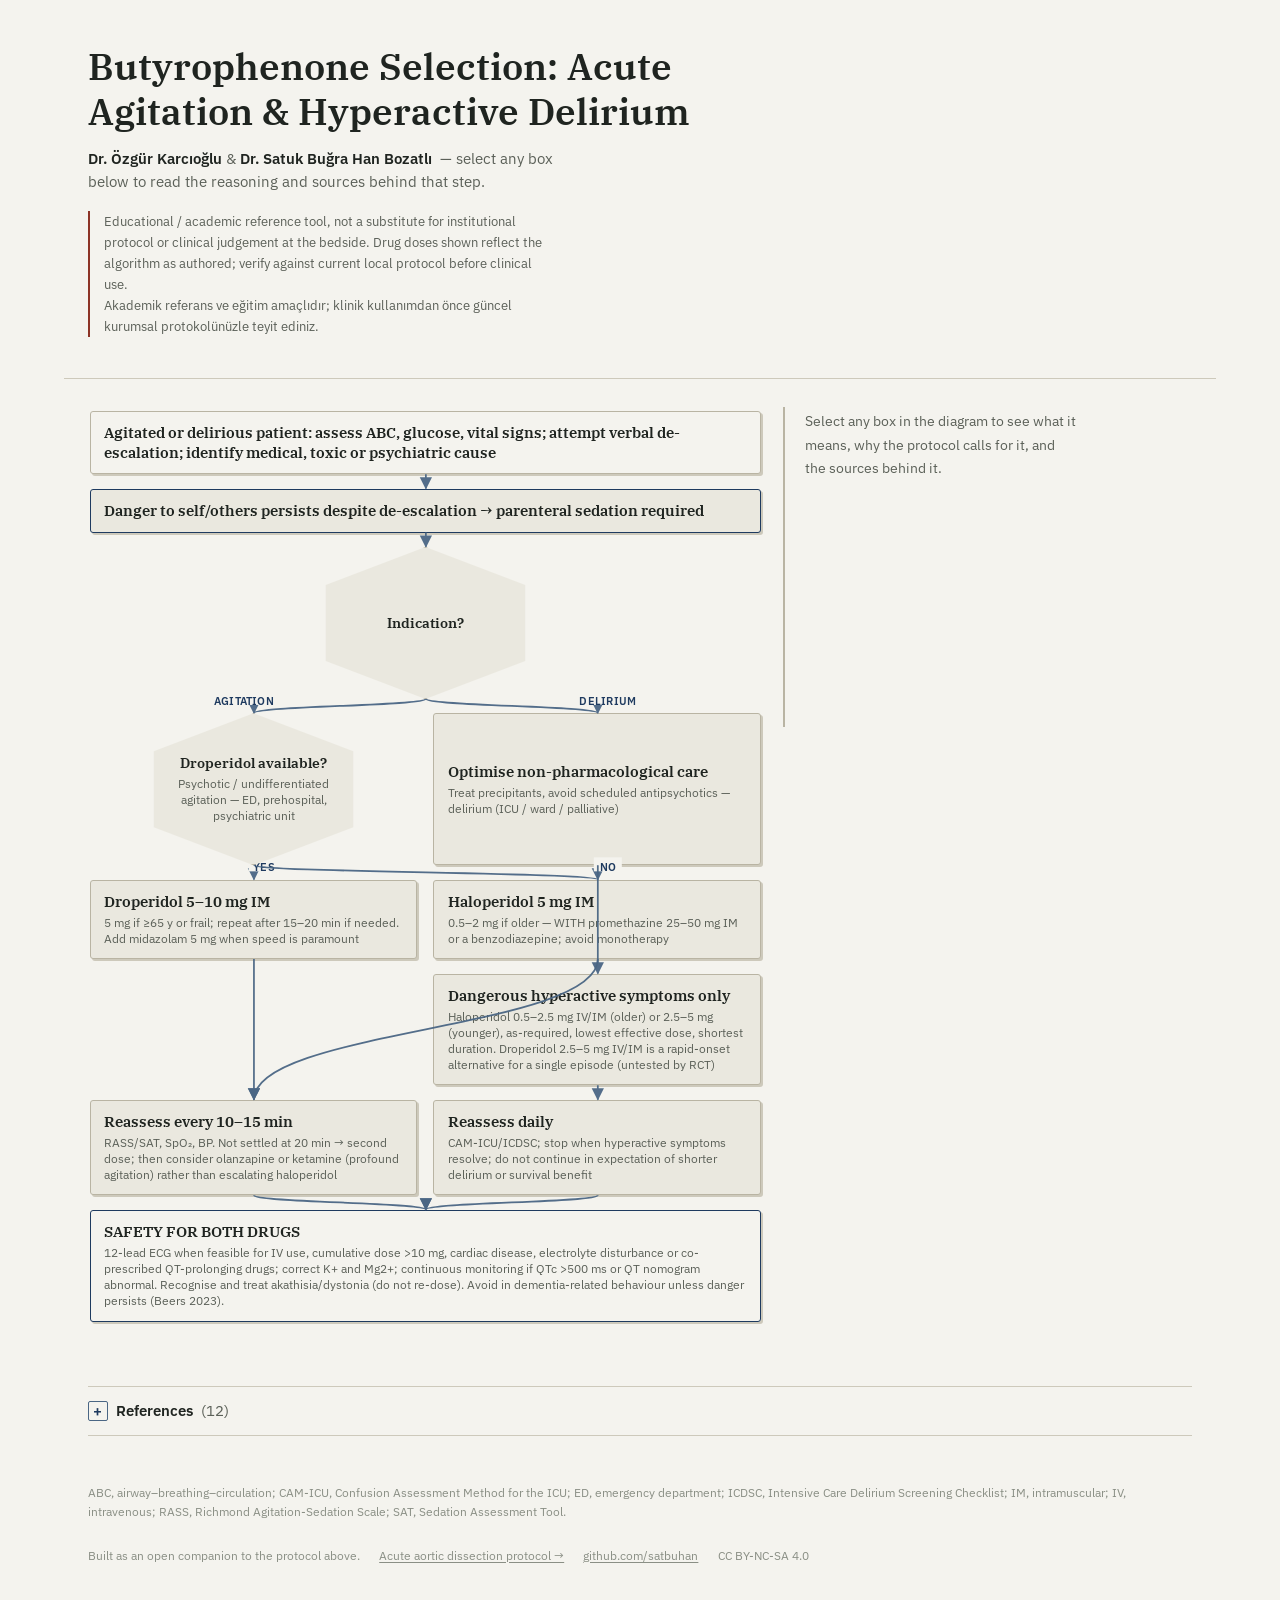
==== agitation-delirium/index.html @ fd88e1eb "Add second tool: butyrophenone selection for acute agitation & delirium New, independent page at /ag" ====
<!doctype html>
<html lang="en">
<head>
<meta charset="utf-8">
<meta name="viewport" content="width=device-width, initial-scale=1">
<title>Butyrophenone Selection — Agitation &amp; Delirium</title>
<meta name="description" content="An interactive, referenced walkthrough of the algorithm for selecting a butyrophenone (droperidol or haloperidol) in acute agitation and hyperactive delirium.">
<link rel="preconnect" href="https://fonts.googleapis.com">
<link rel="preconnect" href="https://fonts.gstatic.com" crossorigin>
<link href="https://fonts.googleapis.com/css2?family=IBM+Plex+Mono:wght@400;500;600&family=IBM+Plex+Sans:wght@400;500;600;700&family=IBM+Plex+Serif:ital,wght@0,400;0,600;1,400&display=swap" rel="stylesheet">
<link rel="stylesheet" href="assets/style.css?v=1">
<meta http-equiv="Cache-Control" content="no-cache, must-revalidate">
</head>
<body>

<header class="masthead">
  <h1>Butyrophenone Selection: Acute Agitation &amp; Hyperactive Delirium</h1>
  <p class="masthead__byline">
    <strong>Dr. Özgür Karcıoğlu</strong> &amp; <strong>Dr. Satuk Buğra Han Bozatlı</strong>
    &nbsp;— select any box below to read the reasoning and sources behind that step.
  </p>
  <p class="masthead__disclaimer">
    Educational / academic reference tool, not a substitute for institutional protocol or
    clinical judgement at the bedside. Drug doses shown reflect the algorithm as authored;
    verify against current local protocol before clinical use.
    <br>Akademik referans ve eğitim amaçlıdır; klinik kullanımdan önce güncel kurumsal
    protokolünüzle teyit ediniz.
  </p>
</header>

<main>
  <div class="workstation">
    <section class="scope" aria-label="Interactive flowchart">
      <p class="scope__hint">Scroll sideways and pinch to zoom — this is the full diagram, same as on desktop.</p>
      <div class="flow" id="flow">
        <svg class="edges" id="edges" aria-hidden="true"></svg>
        <!-- nodes are rendered here by app.js from content.js -->
      </div>
    </section>

    <aside class="readout" id="readout" aria-live="polite">
      <button class="readout__close" id="readoutClose" type="button">Close ✕</button>
      <div class="readout__idle" id="readoutIdle">
        Select any box in the diagram to see what it means, why the protocol
        calls for it, and the sources behind it.
      </div>
      <div id="readoutContent" hidden></div>
    </aside>
  </div>

  <div class="scope-backdrop" id="backdrop"></div>

  <section class="references" aria-label="References">
    <details id="references">
      <summary>References <span class="count" id="refCount"></span></summary>
      <ol id="referencesList"></ol>
    </details>
  </section>

  <p class="abbrev-note">
    ABC, airway–breathing–circulation; CAM-ICU, Confusion Assessment Method for the ICU;
    ED, emergency department; ICDSC, Intensive Care Delirium Screening Checklist;
    IM, intramuscular; IV, intravenous; RASS, Richmond Agitation-Sedation Scale;
    SAT, Sedation Assessment Tool.
  </p>
</main>

<footer class="site">
  <span>Built as an open companion to the protocol above.</span>
  <a href="../index.html">Acute aortic dissection protocol →</a>
  <a href="https://github.com/satbuhan" target="_blank" rel="noopener">github.com/satbuhan</a>
  <span>CC BY-NC-SA 4.0</span>
</footer>

<script src="assets/content.js?v=1"></script>
<script src="assets/app.js?v=1"></script>
</body>
</html>
---- agitation-delirium/assets/style.css ----
/* =========================================================================
   Design tokens — single printed-page material throughout: a textbook
   page, not a dark "device" UI. One ink accent (navy) for the live flow,
   one reserved alarm (brick) for the contraindication / stop branch only.
   ========================================================================= */
:root {
  --paper: #F4F3EE;
  --paper-raised: #EAE8DF;
  --ink: #1F2420;
  --ink-soft: #5B6058;
  --ink-faint: #8A8F85;
  --rule: #CDC9BB;
  --rule-strong: #B9B4A3;

  --accent: #1E3A5F;         /* ink-navy: the one accent — live flow, emphasis */
  --accent-soft: #4A6684;
  --accent-wash: rgba(30, 58, 95, 0.08);

  --alarm: #8C3326;          /* muted brick: reserved for the stop branch only */
  --alarm-wash: rgba(140, 51, 38, 0.07);

  --radius-box: 3px;
  --radius-panel: 4px;

  --font-sans: "IBM Plex Sans", -apple-system, "Segoe UI", sans-serif;
  --font-serif: "IBM Plex Serif", Georgia, serif;
  --font-mono: "IBM Plex Mono", "SFMono-Regular", Menlo, monospace;

  --ease: cubic-bezier(0.2, 0.7, 0.2, 1);
}

@media (prefers-reduced-motion: reduce) {
  * { animation-duration: 0.001ms !important; transition-duration: 0.001ms !important; }
}

* { box-sizing: border-box; }
html { -webkit-text-size-adjust: 100%; }

body {
  margin: 0;
  background: var(--paper);
  color: var(--ink);
  font-family: var(--font-serif);
  line-height: 1.5;
  -webkit-font-smoothing: antialiased;
}

a { color: var(--accent); }

/* =========================================================================
   Masthead — a title page, not a product header
   ========================================================================= */
.masthead {
  padding: 2.75rem 1.5rem 1.75rem;
  max-width: 72rem;
  margin: 0 auto;
  border-bottom: 1px solid var(--rule);
}
.masthead h1 {
  font-family: var(--font-serif);
  font-weight: 600;
  font-size: clamp(1.6rem, 3.2vw, 2.3rem);
  line-height: 1.22;
  margin: 0 0 0.85rem;
  max-width: 30ch;
  color: var(--ink);
}
.masthead__byline {
  font-family: var(--font-sans);
  font-size: 0.96rem;
  color: var(--ink-soft);
  margin: 0 0 1.1rem;
  max-width: 56ch;
}
.masthead__byline strong { color: var(--ink); font-weight: 600; }
.masthead__disclaimer {
  font-family: var(--font-sans);
  font-size: 0.82rem;
  line-height: 1.6;
  color: var(--ink-soft);
  border-left: 2px solid var(--alarm);
  padding-left: 0.85rem;
  max-width: 58ch;
}

/* =========================================================================
   Workstation: diagram + explanation, same paper, side by side
   ========================================================================= */
.workstation {
  max-width: 72rem;
  margin: 0 auto 2rem;
  padding: 1.75rem 1.5rem 0;
  display: grid;
  grid-template-columns: minmax(0, 1.65fr) minmax(0, 1fr);
  gap: 1.25rem;
  align-items: start;
}

.scope {
  position: relative;
  padding: 0.25rem 0.1rem 0.5rem;
}
.scope__hint { display: none; }

.flow {
  /* Two columns, not three: this algorithm genuinely forks into two
     parallel branches (agitation / delirium) rather than one trunk
     with a side annotation, so there is no center column to give. */
  position: relative;
  display: grid;
  grid-template-columns: 1fr 1fr;
  gap: 0.9rem 1rem;
  z-index: 1;
}
.edges {
  position: absolute;
  inset: 0;
  width: 100%;
  height: 100%;
  pointer-events: none;
  overflow: visible;
  z-index: 0;
}
.edges path.flow-edge {
  fill: none;
  stroke: var(--accent-soft);
  stroke-width: 1.75;
  opacity: 0.95;
}
.edges path.flow-edge.is-info {
  stroke-dasharray: 1 4;
  stroke-linecap: round;
  stroke: var(--ink-faint);
  stroke-width: 1.4;
  opacity: 0.9;
}
.edges text.edge-label {
  font-family: var(--font-sans);
  font-weight: 600;
  font-size: 10.5px;
  fill: var(--accent);
  letter-spacing: 0.02em;
  dominant-baseline: middle;
}
.edges rect.edge-label-bg {
  fill: var(--paper);
}

/* node base — a boxed figure on the page, not a UI card */
.node {
  all: unset;
  box-sizing: border-box;
  cursor: pointer;
  display: flex;
  flex-direction: column;
  justify-content: center;
  gap: 0.22rem;
  background: var(--paper-raised);
  border: 1.3px solid var(--rule-strong);
  border-radius: var(--radius-box);
  padding: 0.7rem 0.85rem;
  color: var(--ink);
  font-family: var(--font-serif);
  text-align: left;
  box-shadow: 2px 2px 0 0 var(--rule);
  transition: border-color 140ms var(--ease), box-shadow 140ms var(--ease), transform 140ms var(--ease);
}
.node:hover { border-color: var(--accent-soft); }
.node:focus-visible {
  outline: 2px solid var(--accent);
  outline-offset: 2px;
}
.node.is-active {
  border-color: var(--accent);
  background: var(--accent-wash);
  box-shadow: 3px 3px 0 0 var(--accent);
  transform: translate(-1px, -1px);
}
.node__title {
  font-weight: 600;
  font-size: 0.92rem;
  line-height: 1.32;
}
.node__sub {
  font-family: var(--font-sans);
  font-size: 0.72rem;
  color: var(--ink-soft);
  line-height: 1.4;
}

.node--terminal { background: var(--paper); border-style: solid; }
.node--key { border-color: var(--accent); border-width: 1.6px; }
.node--alarm { border-color: var(--alarm); background: var(--alarm-wash); box-shadow: 2px 2px 0 0 #D9C9C2; }
.node--alarm .node__sub { color: #7A463D; }
.node--alarm.is-active { border-color: var(--alarm); background: var(--alarm-wash); box-shadow: 3px 3px 0 0 var(--alarm); }

.node--decision {
  justify-self: center;
  align-self: center;
  width: min(100%, 14.5rem);
  min-height: 9.5rem;
  padding: 1.6rem 2.1rem;
  text-align: center;
  align-items: center;
  justify-content: center;
  clip-path: polygon(50% 0, 93% 25%, 93% 75%, 50% 100%, 7% 75%, 7% 25%);
  box-shadow: none;
}
.node--decision .node__title { font-size: 0.88rem; }
.node--decision.is-active { transform: none; }

.flow-wrap-2 { grid-column: 1 / -1; display: grid; grid-template-columns: 1fr 1fr; gap: 1rem; }
.full { grid-column: 1 / -1; }
.col-left { grid-column: 1; }
.col-right { grid-column: 2; }

/* =========================================================================
   Readout panel — the margin gloss: same paper, a ruled column
   ========================================================================= */
.readout {
  position: sticky;
  top: 1.25rem;
  background: var(--paper);
  border-left: 2px solid var(--rule-strong);
  color: var(--ink);
  min-height: 20rem;
  max-height: calc(100vh - 2.5rem);
  overflow-y: auto;
  padding: 0.2rem 0 0.2rem 1.25rem;
}
.readout__idle {
  color: var(--ink-soft);
  font-family: var(--font-sans);
  font-size: 0.86rem;
  line-height: 1.7;
  max-width: 34ch;
}
.readout__tag {
  font-family: var(--font-sans);
  font-weight: 600;
  font-size: 0.72rem;
  letter-spacing: 0.03em;
  color: var(--accent);
  margin: 0 0 0.4rem;
}
.readout__title {
  font-family: var(--font-serif);
  font-size: 1.3rem;
  line-height: 1.3;
  margin: 0 0 0.25rem;
}
.readout__sub {
  font-family: var(--font-sans);
  font-size: 0.8rem;
  color: var(--ink-soft);
  margin: 0 0 1.1rem;
}
.readout__flag {
  display: inline-block;
  font-family: var(--font-sans);
  font-size: 0.72rem;
  color: var(--alarm);
  border: 1px solid var(--alarm);
  border-radius: 3px;
  padding: 0.15rem 0.5rem;
  margin: 0 0 1rem;
}
.readout h3 {
  font-family: var(--font-sans);
  font-weight: 600;
  font-size: 0.74rem;
  letter-spacing: 0.02em;
  color: var(--ink-soft);
  margin: 1.2rem 0 0.45rem;
}
.readout p {
  font-family: var(--font-serif);
  font-size: 1rem;
  line-height: 1.7;
  margin: 0 0 0.6rem;
  color: var(--ink);
  max-width: 54ch;
}

/* inline glossary terms inside readout prose */
.term {
  all: unset;
  cursor: pointer;
  color: var(--accent);
  border-bottom: 1.5px dotted var(--accent-soft);
  padding-bottom: 0.03em;
}
.term:hover, .term:focus-visible { background: var(--accent-wash); }
.term[aria-expanded="true"] { background: var(--accent-wash); border-bottom-style: solid; }
.term-def {
  display: block;
  font-family: var(--font-sans);
  font-size: 0.86rem;
  line-height: 1.55;
  color: var(--ink-soft);
  background: var(--paper-raised);
  border-left: 2px solid var(--accent-soft);
  padding: 0.5rem 0.7rem;
  margin: 0.4rem 0 0.7rem;
  max-width: 50ch;
}
.term-def strong { color: var(--ink); font-weight: 600; }
.term-def[hidden] { display: none; }

.readout ul.caution-list {
  margin: 0 0 0.6rem;
  padding-left: 1.15rem;
  font-family: var(--font-serif);
  font-size: 1rem;
  line-height: 1.65;
  color: var(--ink);
  max-width: 54ch;
}
.readout ul.caution-list li { margin-bottom: 0.6rem; padding-left: 0.15rem; }
.readout ul.caution-list li::marker { color: var(--accent-soft); }

.dose-table {
  width: 100%;
  max-width: 44ch;
  border-collapse: collapse;
  margin: 0.3rem 0 0.8rem;
  font-family: var(--font-sans);
  font-size: 0.86rem;
}
.dose-table td {
  padding: 0.4rem 0.1rem;
  border-bottom: 1px solid var(--rule);
  vertical-align: top;
}
.dose-table td:first-child { color: var(--ink-soft); padding-right: 1rem; white-space: nowrap; }
.dose-table td:last-child {
  color: var(--ink);
  text-align: right;
  font-family: var(--font-mono);
  font-variant-numeric: tabular-nums;
}

.refchips { display: flex; flex-wrap: wrap; gap: 0.4rem; margin-top: 0.3rem; }
.refchip {
  font-family: var(--font-sans);
  font-size: 0.74rem;
  color: var(--ink-soft);
  border: 1px solid var(--rule-strong);
  border-radius: 999px;
  padding: 0.15rem 0.6rem;
  text-decoration: none;
}
.refchip:hover { border-color: var(--accent); color: var(--accent); }

.readout__close { display: none; }

/* =========================================================================
   References — a collapsible bibliography, closed by default
   ========================================================================= */
.references {
  max-width: 72rem;
  margin: 0 auto;
  padding: 1.5rem 1.5rem 3rem;
}
.references summary {
  cursor: pointer;
  list-style: none;
  font-family: var(--font-sans);
  font-weight: 600;
  font-size: 0.95rem;
  color: var(--ink);
  padding: 0.8rem 0;
  border-top: 1px solid var(--rule);
  border-bottom: 1px solid var(--rule);
  display: flex;
  align-items: center;
  gap: 0.5rem;
}
.references summary::-webkit-details-marker { display: none; }
.references summary::before {
  content: "+";
  display: inline-flex;
  align-items: center;
  justify-content: center;
  width: 1.1rem; height: 1.1rem;
  font-size: 0.95rem;
  color: var(--accent);
  border: 1px solid var(--accent-soft);
  border-radius: 2px;
  flex: none;
}
.references[open] summary::before { content: "−"; }
.references summary .count { color: var(--ink-soft); font-weight: 400; }

.references ol {
  margin: 1.1rem 0 0;
  padding: 0;
  list-style: none;
  counter-reset: refs;
  max-width: 62ch;
}
.references li {
  counter-increment: refs;
  font-family: var(--font-serif);
  font-size: 0.92rem;
  line-height: 1.6;
  color: var(--ink);
  padding-left: 2.1rem;
  position: relative;
  margin-bottom: 0.8rem;
  scroll-margin-top: 2rem;
}
.references li::before {
  content: "[" counter(refs) "]";
  position: absolute;
  left: 0;
  font-family: var(--font-sans);
  font-size: 0.78rem;
  color: var(--ink-soft);
}
.references .kind {
  display: inline-block;
  font-family: var(--font-sans);
  font-size: 0.7rem;
  color: var(--ink-faint);
  margin-left: 0.5rem;
}
.references a { font-family: var(--font-sans); font-size: 0.8rem; }
.references li:target { background: var(--accent-wash); border-radius: 4px; }

footer.site {
  max-width: 72rem;
  margin: 0 auto;
  padding: 0 1.5rem 3rem;
  font-family: var(--font-sans);
  font-size: 0.78rem;
  color: var(--ink-faint);
  display: flex;
  flex-wrap: wrap;
  gap: 0.4rem 1.2rem;
}
footer.site a { color: var(--ink-faint); text-decoration: underline; text-underline-offset: 2px; }
footer.site a:hover { color: var(--accent); }

/* Abbreviation legend — the footnote line printed under the source
   algorithm's diagram, carried through verbatim. */
.abbrev-note {
  max-width: 72rem;
  margin: 0 auto;
  padding: 0 1.5rem 1.5rem;
  font-family: var(--font-sans);
  font-size: 0.74rem;
  line-height: 1.6;
  color: var(--ink-faint);
}

/* =========================================================================
   Mobile
   ========================================================================= */
@media (max-width: 900px) {
  .workstation { grid-template-columns: 1fr; padding-top: 1.25rem; }

  /* The diagram itself stays IDENTICAL to desktop — same grid, same
     hexagon decision shapes, same drawn arrows — rather than reflowing
     into a plain stack. .scope becomes a horizontally scrollable
     viewport onto that fixed-size diagram; native pinch-zoom (the
     viewport meta does not disable it) handles reading fine text. */
  .scope {
    overflow-x: auto;
    overflow-y: visible;
    -webkit-overflow-scrolling: touch;
    overscroll-behavior-x: contain;
    padding-bottom: 0.6rem;
  }
  .scope__hint {
    display: block;
    font-family: var(--font-sans);
    font-size: 0.78rem;
    color: var(--ink-soft);
    margin: 0 0 0.6rem;
  }
  .flow {
    min-width: 38rem; /* 2-column diagram — forces the real desktop layout to overflow, not reflow */
  }
  .node { box-shadow: 1.5px 1.5px 0 0 var(--rule); }
  .node.is-active { box-shadow: 2px 2px 0 0 var(--accent); }

  .readout {
    position: fixed;
    left: 0; right: 0; bottom: 0;
    top: auto;
    max-height: 80vh;
    border-radius: 10px 10px 0 0;
    border-left: none;
    border-top: 1px solid var(--rule-strong);
    transform: translateY(100%);
    transition: transform 220ms var(--ease);
    box-shadow: 0 -6px 20px rgba(31,36,32,0.18);
    padding: 1.1rem 1.3rem 1.5rem;
    z-index: 20;
  }
  .readout.is-open { transform: translateY(0); }
  .readout__close {
    display: block;
    all: unset;
    cursor: pointer;
    font-family: var(--font-sans);
    font-size: 0.78rem;
    color: var(--ink-soft);
    border: 1px solid var(--rule-strong);
    border-radius: 999px;
    padding: 0.3rem 0.7rem;
    float: right;
  }
  .scope-backdrop {
    position: fixed; inset: 0;
    background: rgba(31,36,32,0.4);
    opacity: 0;
    pointer-events: none;
    transition: opacity 220ms var(--ease);
    z-index: 15;
  }
  .scope-backdrop.is-open { opacity: 1; pointer-events: auto; }
}

@media (min-width: 901px) {
  .scope-backdrop { display: none; }
}
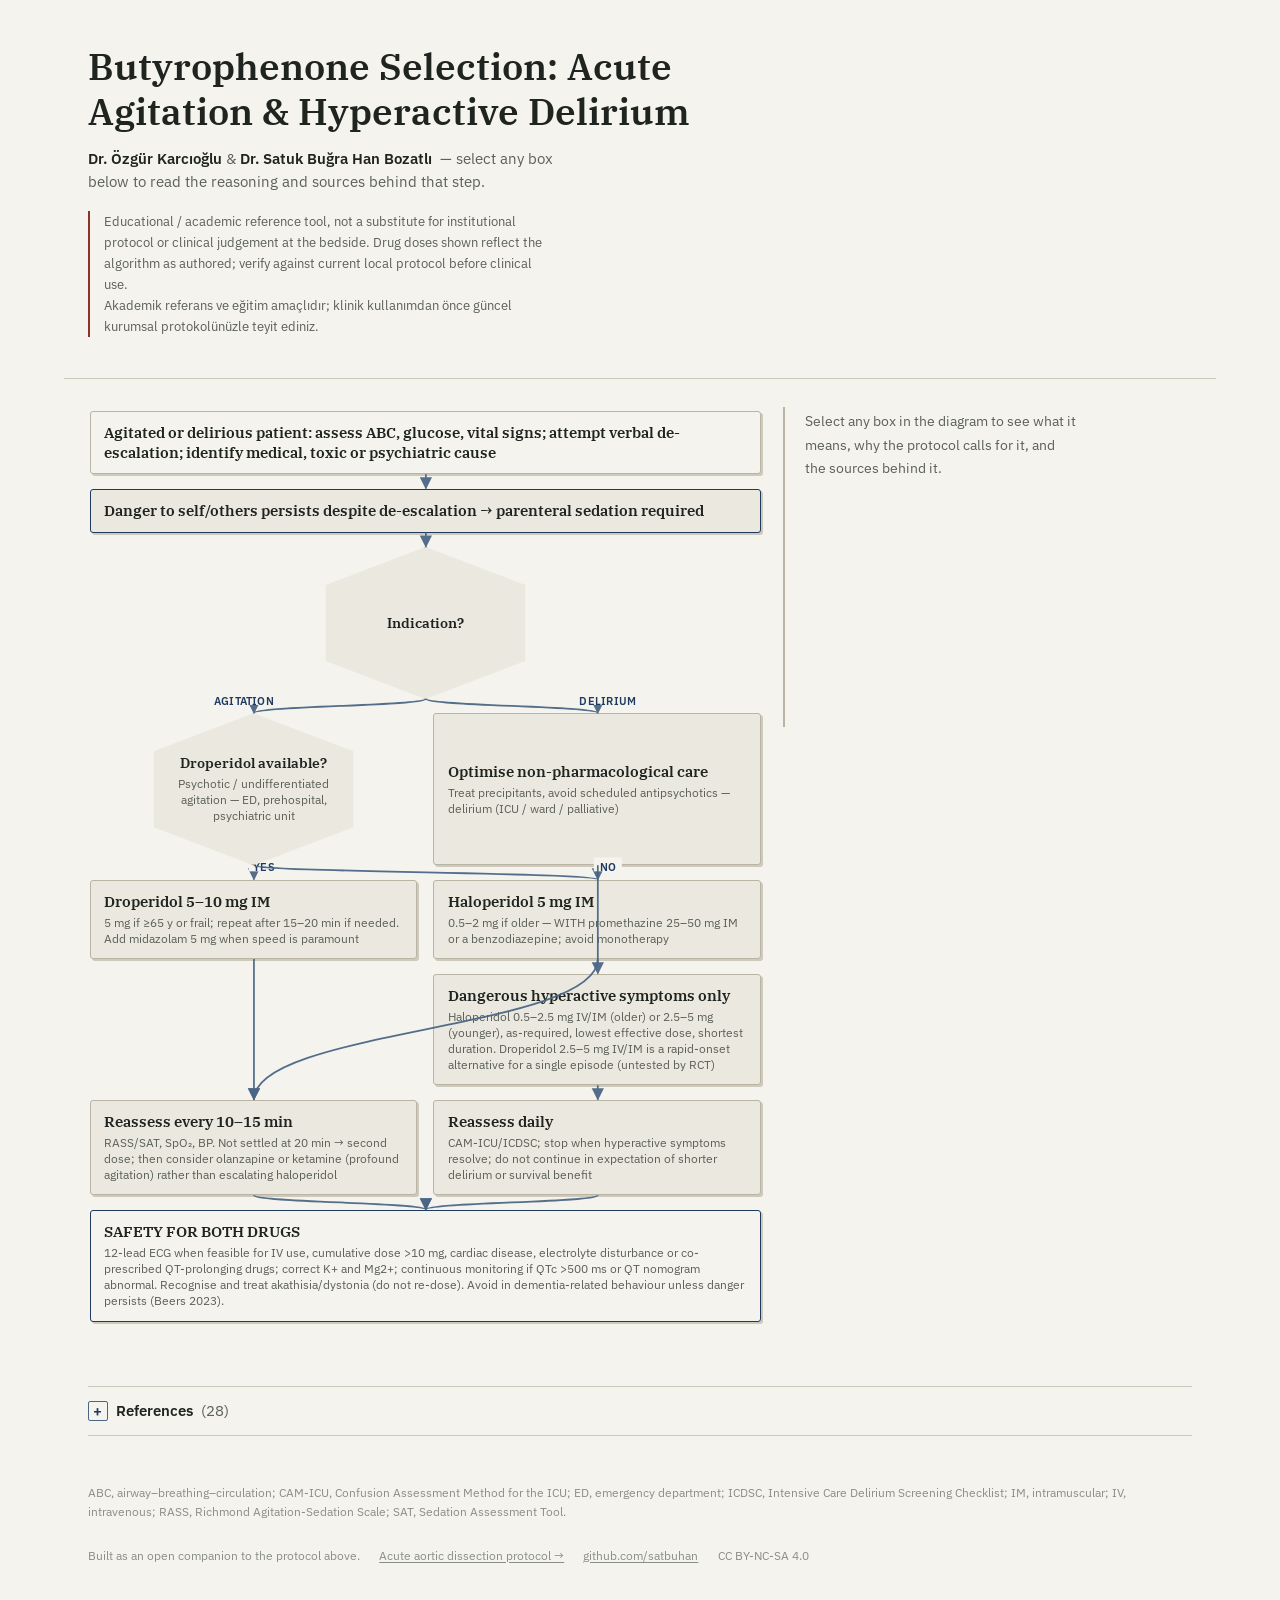
==== commit 76e55610: "Strengthen butyrophenone tool's academic content with the source systematic review Dr. Karcıoğlu for" ====
--- a/agitation-delirium/index.html
+++ b/agitation-delirium/index.html
@@ -8,7 +8,7 @@
 <link rel="preconnect" href="https://fonts.googleapis.com">
 <link rel="preconnect" href="https://fonts.gstatic.com" crossorigin>
 <link href="https://fonts.googleapis.com/css2?family=IBM+Plex+Mono:wght@400;500;600&family=IBM+Plex+Sans:wght@400;500;600;700&family=IBM+Plex+Serif:ital,wght@0,400;0,600;1,400&display=swap" rel="stylesheet">
-<link rel="stylesheet" href="assets/style.css?v=1">
+<link rel="stylesheet" href="assets/style.css?v=2">
 <meta http-equiv="Cache-Control" content="no-cache, must-revalidate">
 </head>
 <body>
@@ -72,7 +72,7 @@
   <span>CC BY-NC-SA 4.0</span>
 </footer>
 
-<script src="assets/content.js?v=1"></script>
-<script src="assets/app.js?v=1"></script>
+<script src="assets/content.js?v=2"></script>
+<script src="assets/app.js?v=2"></script>
 </body>
 </html>
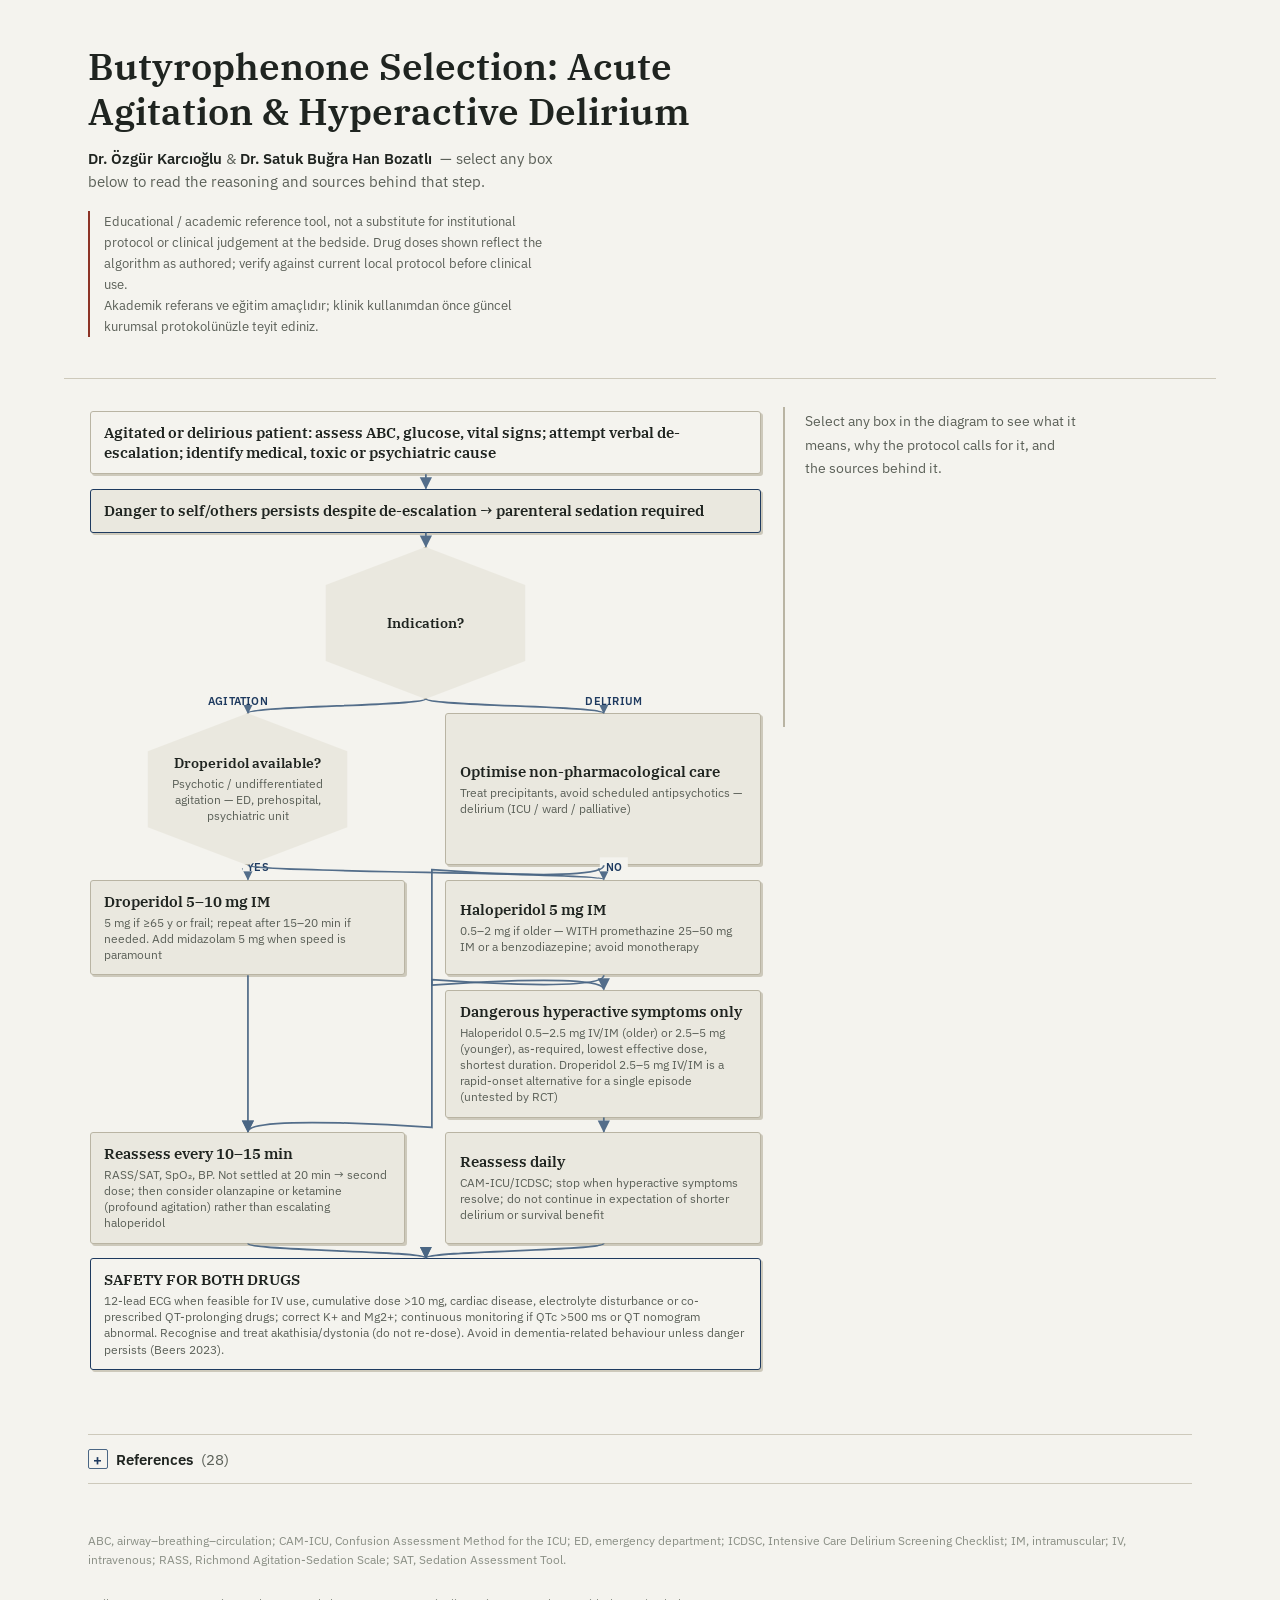
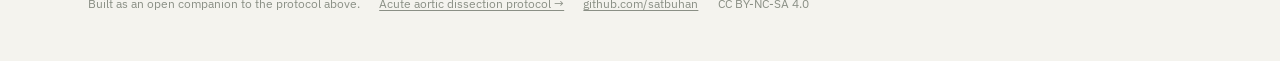
==== commit f29761a9: "Fix two edges that visually crossed unrelated boxes in the agitation-delirium diagram The user spott" ====
--- a/agitation-delirium/index.html
+++ b/agitation-delirium/index.html
@@ -8,7 +8,7 @@
 <link rel="preconnect" href="https://fonts.googleapis.com">
 <link rel="preconnect" href="https://fonts.gstatic.com" crossorigin>
 <link href="https://fonts.googleapis.com/css2?family=IBM+Plex+Mono:wght@400;500;600&family=IBM+Plex+Sans:wght@400;500;600;700&family=IBM+Plex+Serif:ital,wght@0,400;0,600;1,400&display=swap" rel="stylesheet">
-<link rel="stylesheet" href="assets/style.css?v=2">
+<link rel="stylesheet" href="assets/style.css?v=3">
 <meta http-equiv="Cache-Control" content="no-cache, must-revalidate">
 </head>
 <body>
@@ -73,6 +73,6 @@
 </footer>
 
 <script src="assets/content.js?v=2"></script>
-<script src="assets/app.js?v=2"></script>
+<script src="assets/app.js?v=3"></script>
 </body>
 </html>
--- a/agitation-delirium/assets/style.css
+++ b/agitation-delirium/assets/style.css
@@ -105,11 +105,16 @@
 .flow {
   /* Two columns, not three: this algorithm genuinely forks into two
      parallel branches (agitation / delirium) rather than one trunk
-     with a side annotation, so there is no center column to give. */
+     with a side annotation, so there is no center column to give.
+     The column gap is wider than the aortic-dissection tool's (2.5rem,
+     not 1rem): haloperidol_im sits directly between delirium_care and
+     delirium_meds in the right-hand lane at one row, so the
+     delirium_care → delirium_meds edge has to detour around it through
+     this gutter (see the DETOUR routing in app.js) — it needs the room. */
   position: relative;
   display: grid;
   grid-template-columns: 1fr 1fr;
-  gap: 0.9rem 1rem;
+  gap: 0.9rem 2.5rem;
   z-index: 1;
 }
 .edges {
@@ -209,7 +214,7 @@
 .node--decision .node__title { font-size: 0.88rem; }
 .node--decision.is-active { transform: none; }
 
-.flow-wrap-2 { grid-column: 1 / -1; display: grid; grid-template-columns: 1fr 1fr; gap: 1rem; }
+.flow-wrap-2 { grid-column: 1 / -1; display: grid; grid-template-columns: 1fr 1fr; gap: 2.5rem; }
 .full { grid-column: 1 / -1; }
 .col-left { grid-column: 1; }
 .col-right { grid-column: 2; }
